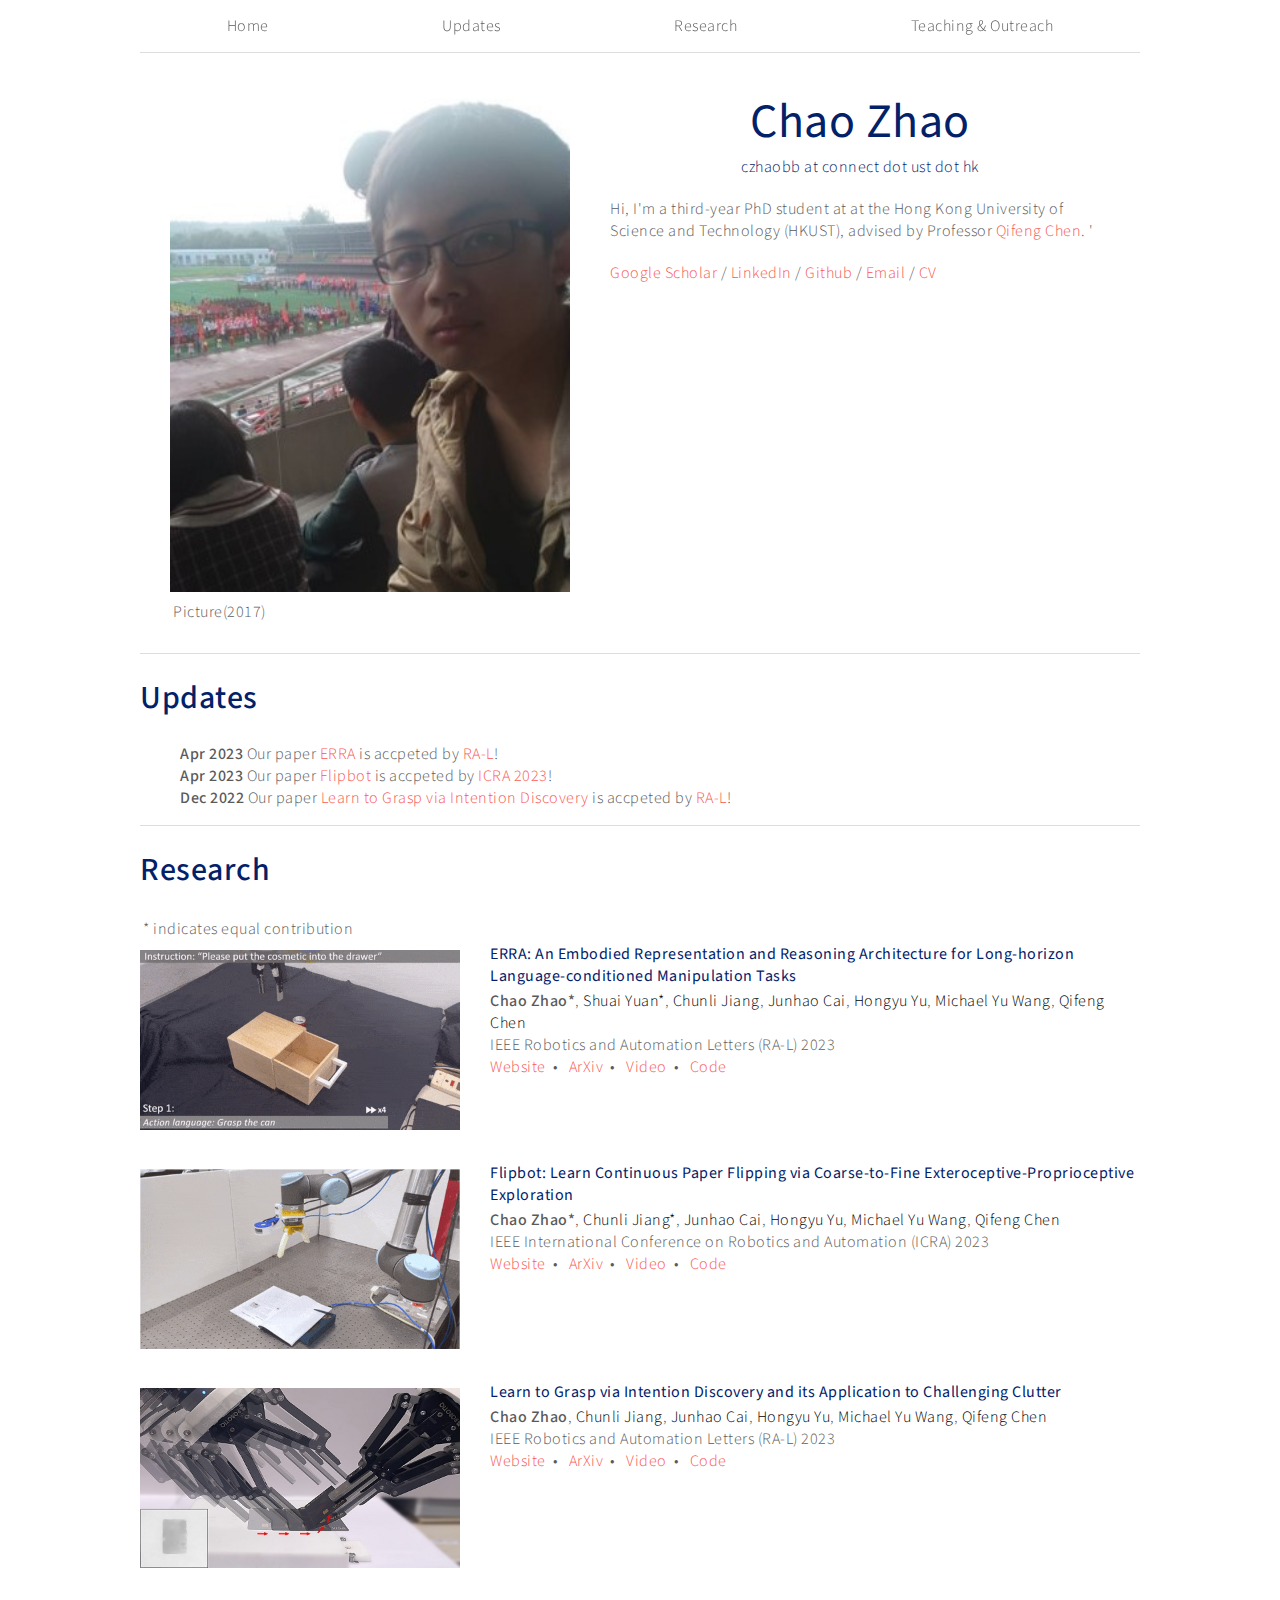
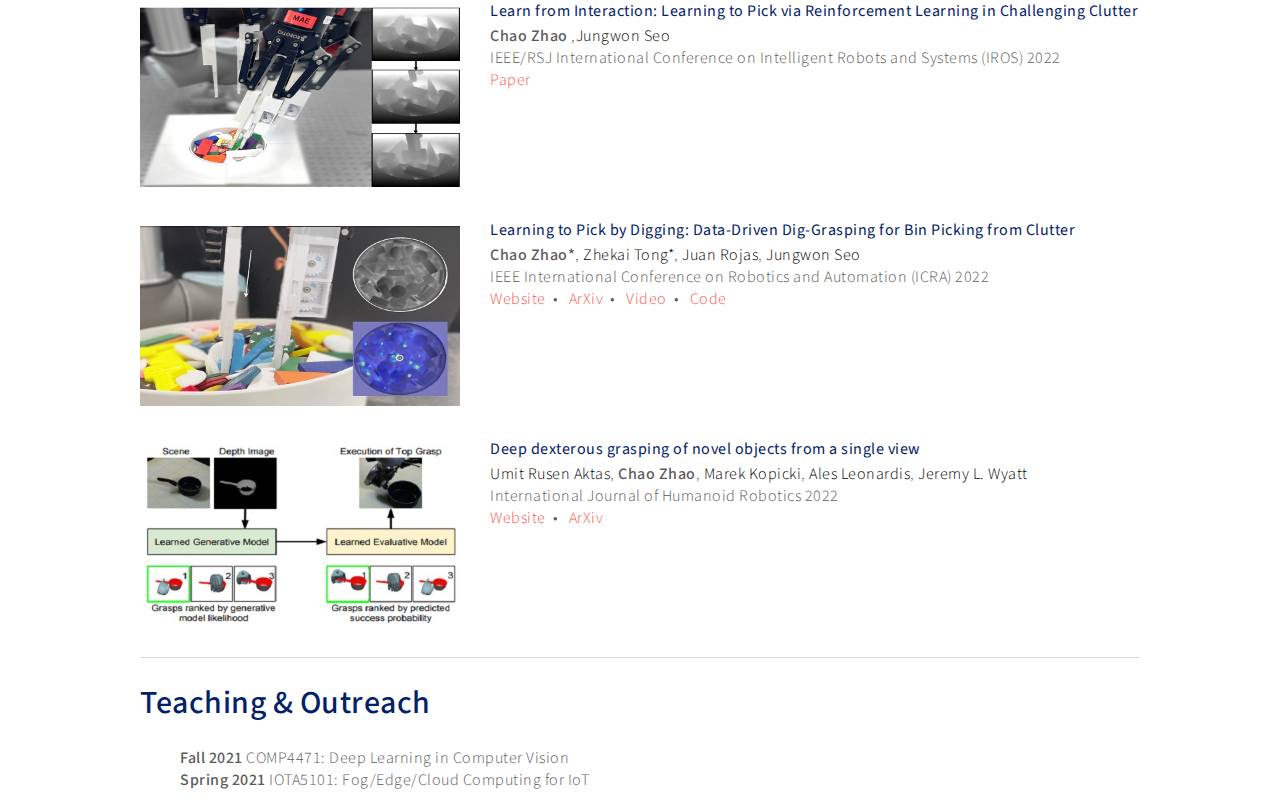
==== index.html @ 5871780b "Update index.html" ====
<!DOCTYPE html>
<html>

<head>
    <meta charset="UTF-8" />
    <link href="https://fonts.googleapis.com/css2?family=Source+Sans+Pro:wght@200;300;400;600;700;900&display=swap"
        rel="stylesheet">
    <link rel="stylesheet" type="text/css" href="assets/css/style.css" />
    <!-- Global site tag (gtag.js) - Google Analytics -->
    <!-- <script async src="https://www.googletagmanager.com/gtag/js?id=G-LDSQMLZ3GJ"></script>
    <script>
        window.dataLayer = window.dataLayer || [];
        function gtag() { dataLayer.push(arguments); }
        gtag('js', new Date());

        gtag('config', 'G-LDSQMLZ3GJ');
    </script> -->
    <title> Chao Zhao </title>
    <link rel="icon" type="image/x-icon" href="assets/images/seas.ico">
</head>

<body>
    <div style="width:1000px;margin: 0px auto;">
        <header id="header" width="400px" style="display:flex;justify-content: space-around;">
            <a href="#profile-intro">Home</a>
            <a href="#updates">Updates</a>
            <a href="#research">Research</a>
            <a href="#updates">Teaching & Outreach</a>
        </header>
        <div id="profile">
            <div id="profile-pic">
                <img src="assets/images/profile.jpg" />
                <p style="text-align:left;margin-top:-15px;">Picture(2017)</a></p>
            </div>
            <div id="profile-intro">
                <div id="profile-name">Chao Zhao </div>
                <div id="profile-email">czhaobb at connect dot ust dot hk</div>
                <p>
                    Hi, I'm a third-year PhD student at at the Hong Kong University of Science and Technology (HKUST), advised by Professor <a href="https://cqf.io//">Qifeng Chen</a>. 
            '       
                </p>
                <div>
                    <a href="https://scholar.google.com/citations?user=XJkLIPQAAAAJ&hl=zh-CN">Google Scholar</a>
                    /
                    <a href="https://www.linkedin.com/in/chao-zhao-4538b2219/">LinkedIn</a>
                    /
                    <a href="https://github.com/RobotLL/">Github</a>
                    /
                    <a href="mailto:czhaobb@connect.ust.hk">Email</a>
                    /
                    <a href="assets/files/cv.pdf" download="CV">CV</a>
                    
                    </a>
                </div>
            </div>
            <div style="clear: both;"></div>
        </div>
        <div class="section" id="updates">
            <h1>Updates</h1>
            <ul>
                <li> <b>Apr 2023</b> Our paper <a href="https://robotll.github.io/ERRA/">ERRA</a> is accpeted by <a href="https://arxiv.org/abs/2304.02251">RA-L</a>!
                <li> <b>Apr 2023</b> Our paper <a href="https://arxiv.org/abs/2304.02253">Flipbot</a> is accpeted by <a href="https://arxiv.org/abs/2304.02253">ICRA 2023</a>!
                <li> <b>Dec 2022</b> Our paper <a href="https://robotll.github.io/LearnfromIntents/">Learn to Grasp via Intention Discovery</a> is accpeted by <a href="https://arxiv.org/abs/2304.02252">RA-L</a>!
            </ul>
            <p></p>
            <div style="clear: both;"></div>
        </div>
        <div class="divider"></div>
        <div style="display:flex;flex-direction: column;" id="research">
            <h1>Research</h1>
        
            <div>
                <p>* indicates equal contribution</p>
            </div> 
            
            <div>
                <a href="https://robotll.github.io/ERRA/" style="height: 12em;" class="research-thumb"><img
                    src="assets/images/erra.gif" alt="">
                </a>
                <a href="https://robotll.github.io/ERRA/" class="research-proj-title">
                    ERRA: An Embodied Representation and Reasoning Architecture for Long-horizon Language-conditioned Manipulation Tasks
                </a>
                <p>
                    <b>Chao Zhao*</b>,
                    <a style="color:#000;" >Shuai Yuan*</a>,
                    <a style="color:#000;" >Chunli Jiang</a>,
                    <a style="color:#000;" >Junhao Cai</a>,
                    <a style="color:#000;" >Hongyu Yu</a>,
                    <a style="color:#000;" >Michael Yu Wang</a>,
                    <a style="color:#000;" >Qifeng Chen</a>
                    <!--,<a style="color:#000;" href="https://www.zhenjiaxu.com/">Zhenjia Xu</a> -->
                    <br>IEEE Robotics and Automation Letters (RA-L) 2023<br>
                    <a href="https://robotll.github.io/ERRA/">Website</a>&nbsp;&nbsp;&bull;&nbsp;&nbsp;
                    <a href="https://arxiv.org/abs/2304.02251">ArXiv</a>&nbsp;&nbsp;&bull;&nbsp;&nbsp;
                    <a href="https://robotll.github.io/ERRA/">Video</a>&nbsp;&nbsp;&bull;&nbsp;&nbsp;
                    <a href="https://robotll.github.io/ERRA/">Code</a>
                </p>
            </div>

            <div>
                <a href="https://robotll.github.io/Flipbot/" style="height: 12em;" class="research-thumb"><img
                    src="assets/images/flip.gif" alt="">
                </a>
                <a href="https://arxiv.org/abs/2304.02253" class="research-proj-title">
                    Flipbot: Learn Continuous Paper Flipping via Coarse-to-Fine Exteroceptive-Proprioceptive Exploration
                </a>
                <p>
                    <b>Chao Zhao*</b>,
                    <a style="color:#000;" >Chunli Jiang*</a>,
                    <a style="color:#000;" >Junhao Cai</a>,
                    <a style="color:#000;" >Hongyu Yu</a>,
                    <a style="color:#000;" >Michael Yu Wang</a>,
                    <a style="color:#000;" >Qifeng Chen</a>
                    <!--,<a style="color:#000;" href="https://www.zhenjiaxu.com/">Zhenjia Xu</a> -->
                    <br>IEEE International Conference on Robotics and Automation (ICRA) 2023<br>
                    <a href="https://robotll.github.io/Flipbot/">Website</a>&nbsp;&nbsp;&bull;&nbsp;&nbsp;
                    <a href="https://arxiv.org/abs/2304.02253">ArXiv</a>&nbsp;&nbsp;&bull;&nbsp;&nbsp;
                    <a href="https://robotll.github.io/Flipbot/">Video</a>&nbsp;&nbsp;&bull;&nbsp;&nbsp;
                    <a href="https://robotll.github.io/Flipbot/">Code</a>
                </p>
            </div>
            
            <div>
                <a href="https://robotll.github.io/LearnfromIntents/" style="height: 12em;" class="research-thumb"><img
                    src="assets/images/lin.jpg" alt="">
                </a>
                <a href="https://arxiv.org/abs/2304.02252" class="research-proj-title">
                   Learn to Grasp via Intention Discovery and its Application to Challenging Clutter
                </a>
                <p>
                    <b>Chao Zhao</b>,
                    <a style="color:#000;" >Chunli Jiang</a>,
                    <a style="color:#000;" >Junhao Cai</a>,
                    <a style="color:#000;" >Hongyu Yu</a>,
                    <a style="color:#000;" >Michael Yu Wang</a>,
                    <a style="color:#000;" >Qifeng Chen</a>
                    <!--,<a style="color:#000;" href="https://www.zhenjiaxu.com/">Zhenjia Xu</a> -->
                    <br>IEEE Robotics and Automation Letters (RA-L) 2023<br>
                    <a href="https://robotll.github.io/LearnfromIntents/">Website</a>&nbsp;&nbsp;&bull;&nbsp;&nbsp;
                    <a href="https://arxiv.org/abs/2304.02252">ArXiv</a>&nbsp;&nbsp;&bull;&nbsp;&nbsp;
                    <a href="https://robotll.github.io/LearnfromIntents/">Video</a>&nbsp;&nbsp;&bull;&nbsp;&nbsp;
                    <a href="https://robotll.github.io/LearnfromIntents/">Code</a>
                </p>
            </div>

            <div>
                <a style="height: 12em;" class="research-thumb"><img
                    src="assets/images/inter.jpg" alt="">
                </a>
                <a href="https://ieeexplore.ieee.org/abstract/document/9981530/" class="research-proj-title">
                   Learn from Interaction: Learning to Pick via Reinforcement Learning in Challenging Clutter
                </a>
                <p>
                    <b>Chao Zhao</b>
                    ,<a style="color:#000;" >Jungwon Seo</a>
                    <!--,<a style="color:#000;" href="https://www.zhenjiaxu.com/">Zhenjia Xu</a> -->
                    <br>IEEE/RSJ International Conference on Intelligent Robots and Systems (IROS) 2022<br>
                    <a href="https://ieeexplore.ieee.org/abstract/document/9981530/">Paper</a>
                </p>
            </div>
            
            <div>
                <a style="height: 12em;" class="research-thumb"><img
                    src="assets/images/dig.jpg" alt="">
                </a>
                <a href="https://ieeexplore.ieee.org/abstract/document/9811736" class="research-proj-title">
                   Learning to Pick by Digging: Data-Driven Dig-Grasping for Bin Picking from Clutter
                </a>
                <p>
                    <b>Chao Zhao*</b>,
                    <a style="color:#000;" >Zhekai Tong*</a>,
                    <a style="color:#000;" >Juan Rojas</a>,
                    <a style="color:#000;" >Jungwon Seo</a>
                    <!--,<a style="color:#000;" href="https://www.zhenjiaxu.com/">Zhenjia Xu</a> -->
                    <br>IEEE International Conference on Robotics and Automation (ICRA) 2022<br>
                    <a href="https://hkust-rml.github.io/Learning-to-Grasp-by-Digging/">Website</a>&nbsp;&nbsp;&bull;&nbsp;&nbsp;
                    <a href="https://ieeexplore.ieee.org/abstract/document/9811736">ArXiv</a>&nbsp;&nbsp;&bull;&nbsp;&nbsp;
                    <a href="https://hkust-rml.github.io/Learning-to-Grasp-by-Digging/">Video</a>&nbsp;&nbsp;&bull;&nbsp;&nbsp;
                    <a href="https://hkust-rml.github.io/Learning-to-Grasp-by-Digging/">Code</a>
                </p>
            </div>                     

            <div>
                <a style="height: 12em;" class="research-thumb"><img
                    src="assets/images/dex.jpg" alt="">
                </a>
                <a href="https://arxiv.org/abs/1908.04293" class="research-proj-title">
                   Deep dexterous grasping of novel objects from a single view
                </a>
                <p>
                    <a style="color:#000;" >Umit Rusen Aktas</a>,
                    <b>Chao Zhao</b>,
                    <a style="color:#000;" >Marek Kopicki</a>,
                    <a style="color:#000;" >Ales Leonardis</a>,
                    <a style="color:#000;" >Jeremy L. Wyatt</a>
                    <!--,<a style="color:#000;" href="https://www.zhenjiaxu.com/">Zhenjia Xu</a> -->
                    <br>International Journal of Humanoid Robotics 2022<br>
                    <a href="https://rusen.github.io/DDG/">Website</a>&nbsp;&nbsp;&bull;&nbsp;&nbsp;
                    <a href="https://arxiv.org/abs/1908.04293">ArXiv</a>
                </p>
            </div>                        
            <div style="clear: both;"></div>
        </div>
        <div class="divider"></div>
        <div class="section" id="updates">
            <h1>Teaching & Outreach</h1>
            <!--<p>-->
                <!--I hold a passion for teaching and empowering minorities in academia/tech.-->
            <!--</p>-->
            <ul>
                <li> <b>Fall 2021</b> COMP4471: Deep Learning in Computer Vision
                <li> <b>Spring 2021</b> IOTA5101: Fog/Edge/Cloud Computing for IoT
            </ul>
            <p></p>
            <div style="clear: both;"></div>
        </div>
        <!-- <div class="divider"></div>
        <div style="display:flex;flex-direction: column;">
            <h1>Projects</h1>
            <div>
                <a href="soft-creatures/index.html" class="research-thumb"><img
                        src="soft-creatures/gifs/elizabeth-hickey-small.gif" alt=""></a>
                <a href="soft-creatures/index.html" class="research-proj-title">Coevolution of Morphology and Policy
                    Implicit Neural Functions</a>
                <p>
                    <b>Huy Ha</b><br>
                    <a href="https://github.com/huy-ha/coevolving-neural-networks">Github</a>,
                    <a href="soft-creatures/index.html">Website</a>
                </p>
            </div>
            <div style="clear: both;"></div>
        </div> -->
    </div>
    <!-- <script src="js/pixi.min.js"></script> -->
    <!-- <script src="js/profile-pic.js"></script> -->
</body>

</html>
---- assets/css/style.css ----
:root {
	--grey: rgb(90, 90, 90);
	/* Columbia Blues: https://visualidentity.columbia.edu/content/colors-1 */
	--blue1: rgb(2,33,105);
	--blue2: rgb(0,51,160);
	--blue3: rgb(0,114,206);
	--blue4: rgb(108,172,228);
	--pink1: #F9564F;
 }

html, p{
    margin: 0;
    padding: 0;
    border: 0;
    font-size: 100%;
    font: inherit;
    vertical-align: baseline;
    font-family: 'Source Sans Pro', sans-serif;
    font-weight: 300;
    letter-spacing: 0.5px;
    color: var(--grey);
}
p{
    margin: 0.2em;
}

ol, ul {
    list-style: none;
}

ul {
    list-style-position: inside;
    list-style-type: none;
}

a {
    text-decoration: none;
    color:  var(--pink1);
}

i {
    font-style: italic;
}

h1 {
    font-weight: 500;
    color: var(--blue1);
}

b {
    font-weight: 500;
}

strong {
    color: #fdc450;
    font-weight: 700;
}

/**************************************************/

#header {
    height: 2em;
    line-height: 2em;
    padding-top: 10px;
    padding-bottom: 10px;
    border-bottom: 1px solid #ddd;
    position: fixed;
    top: 0;
    left: 50% - 500px;
    z-index: 9999;
    width: 1000px;
    background-color: rgba(255, 255, 255, 0.7);
    backdrop-filter: blur(8px);
}

#header a {
    text-decoration: none;
    color: var(--grey);
    transition: color 0.3s ease;
}

#header a:hover {
    color: var(--pink1);
}

/**************************************************/

#profile {
    padding: 90px 30px 10px 30px;
    border-bottom: 1px solid #ddd;
}

#profile-pic {
    float: left;
    margin-right: 40px;
    text-align: center;
}

#profile img {
    width: 400px;
    margin-bottom: 18px;
}

#profile-name {
    font-size: 3em;
    line-height: 1em;
    font-weight: 400;
    margin-bottom: 10px;
    color: var(--blue1);
    text-align: center;
}


#profile-email {
    margin-bottom: 20px;
    color: var(--blue1);
    text-align: center;
}

#profile p {
    margin-bottom: 20px;
}


.divider {
    width: 100%;
    border-bottom: 1px solid #ddd;
}

.research-thumb {
    width: 20em;
    height: 20em;
    float: left;
    margin-top: 7px;
    padding-right: 30px;
    margin-bottom: 20px;
}

.research-thumb img {
    width: 100%;
}

.research-proj-title {
    color: var(--blue1);
    font-weight: 400;
}
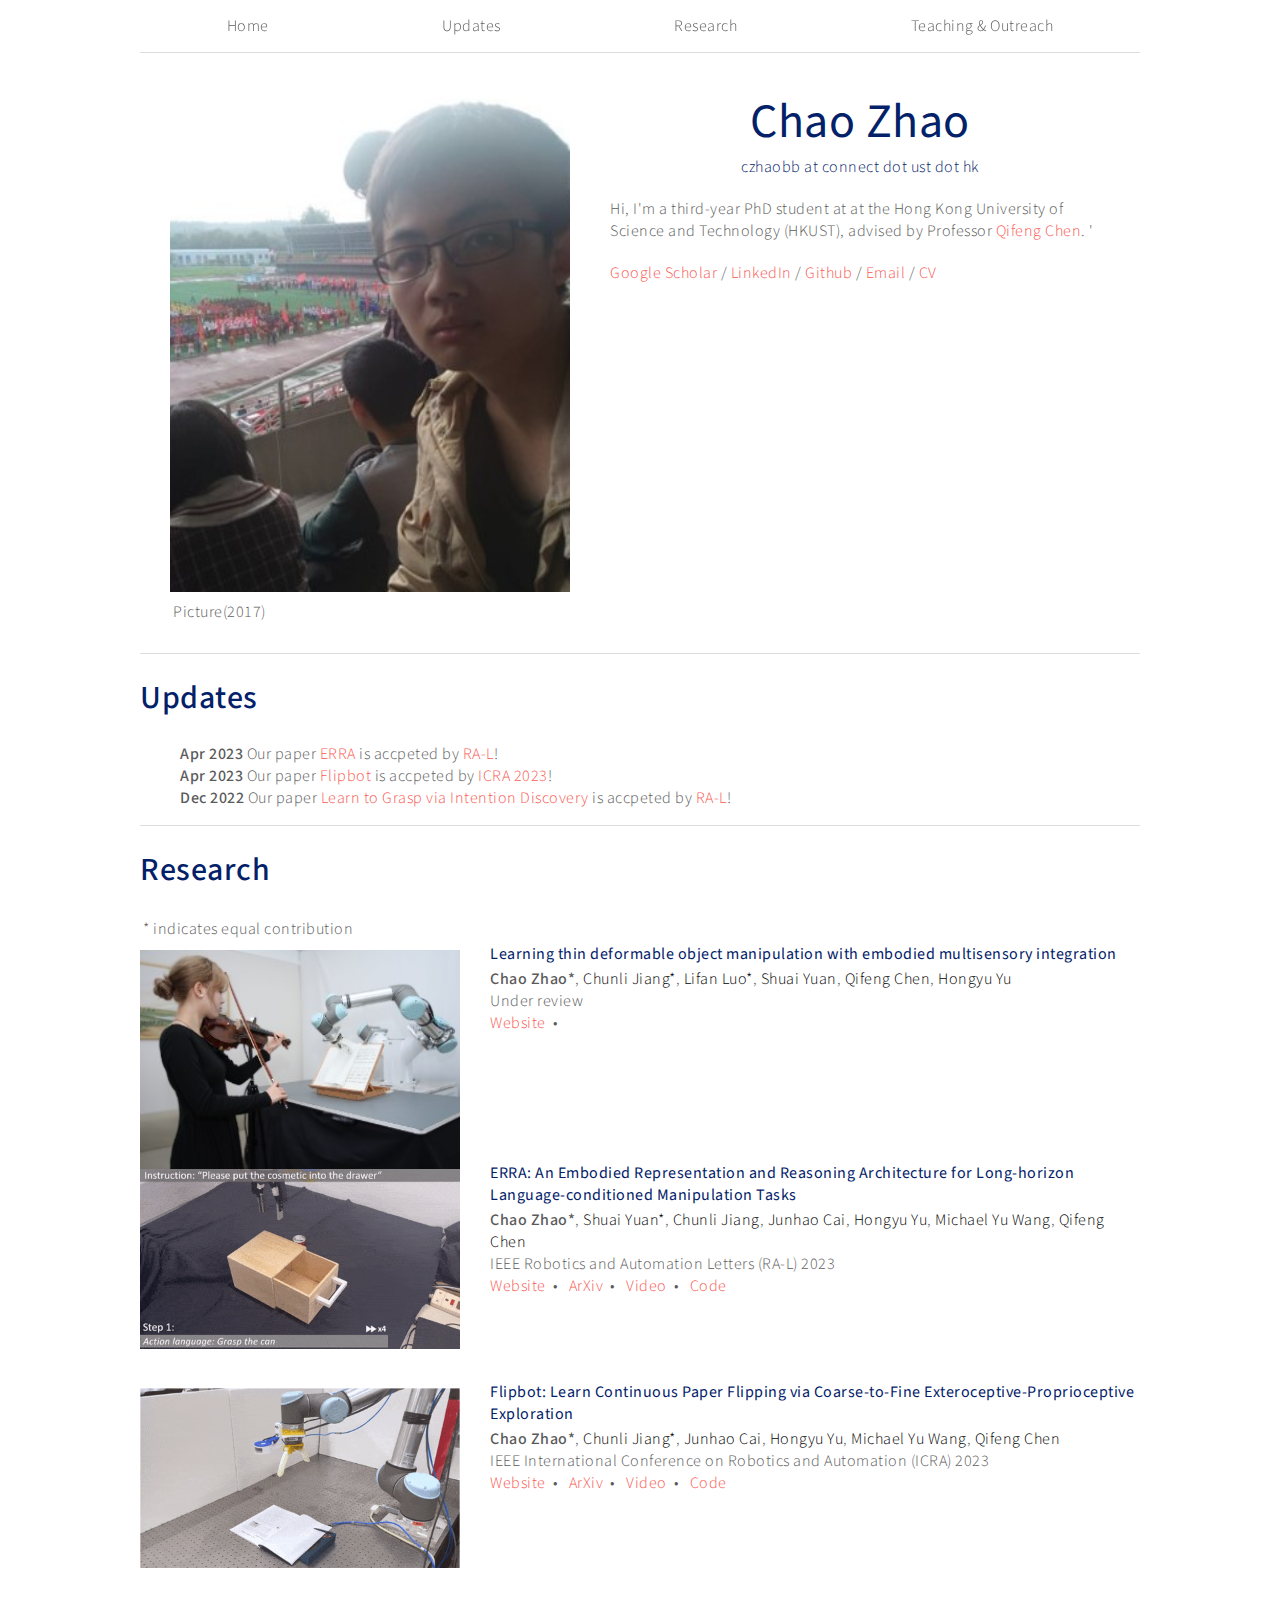
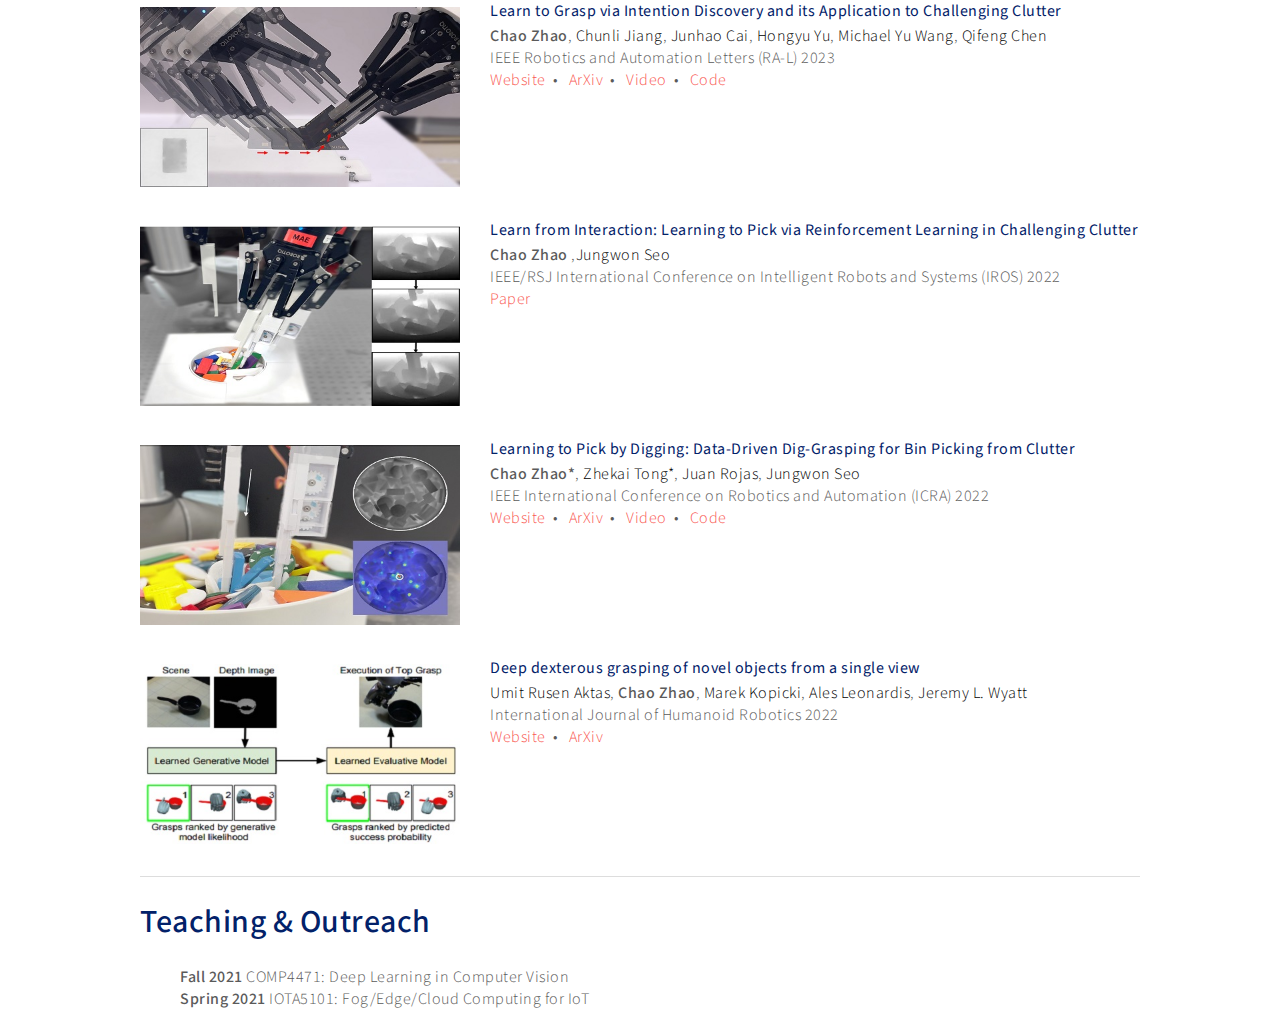
==== commit c966cac5: "Update index.html" ====
--- a/index.html
+++ b/index.html
@@ -74,6 +74,26 @@
             </div> 
             
             <div>
+                <a href="https://robotll.github.io/LTDOM/" style="height: 12em;" class="research-thumb"><img
+                    src="assets/images/ltdom.jpg" alt="">
+                </a>
+                <a href="https://robotll.github.io/LTDOM/" class="research-proj-title">
+                    Learning thin deformable object manipulation with embodied multisensory integration
+                </a>
+                <p>
+                    <b>Chao Zhao*</b>,
+                    <a style="color:#000;" >Chunli Jiang*</a>,
+                    <a style="color:#000;" >Lifan Luo*</a>,
+                    <a style="color:#000;" >Shuai Yuan</a>,
+                    <a style="color:#000;" >Qifeng Chen</a>,
+                    <a style="color:#000;" >Hongyu Yu</a>
+                    <!--,<a style="color:#000;" href="https://www.zhenjiaxu.com/">Zhenjia Xu</a> -->
+                    <br>Under review<br>
+                    <a href="https://robotll.github.io/LTDOM/">Website</a>&nbsp;&nbsp;&bull;&nbsp;&nbsp;
+                </p>
+            </div>
+            
+            <div>
                 <a href="https://robotll.github.io/ERRA/" style="height: 12em;" class="research-thumb"><img
                     src="assets/images/erra.gif" alt="">
                 </a>
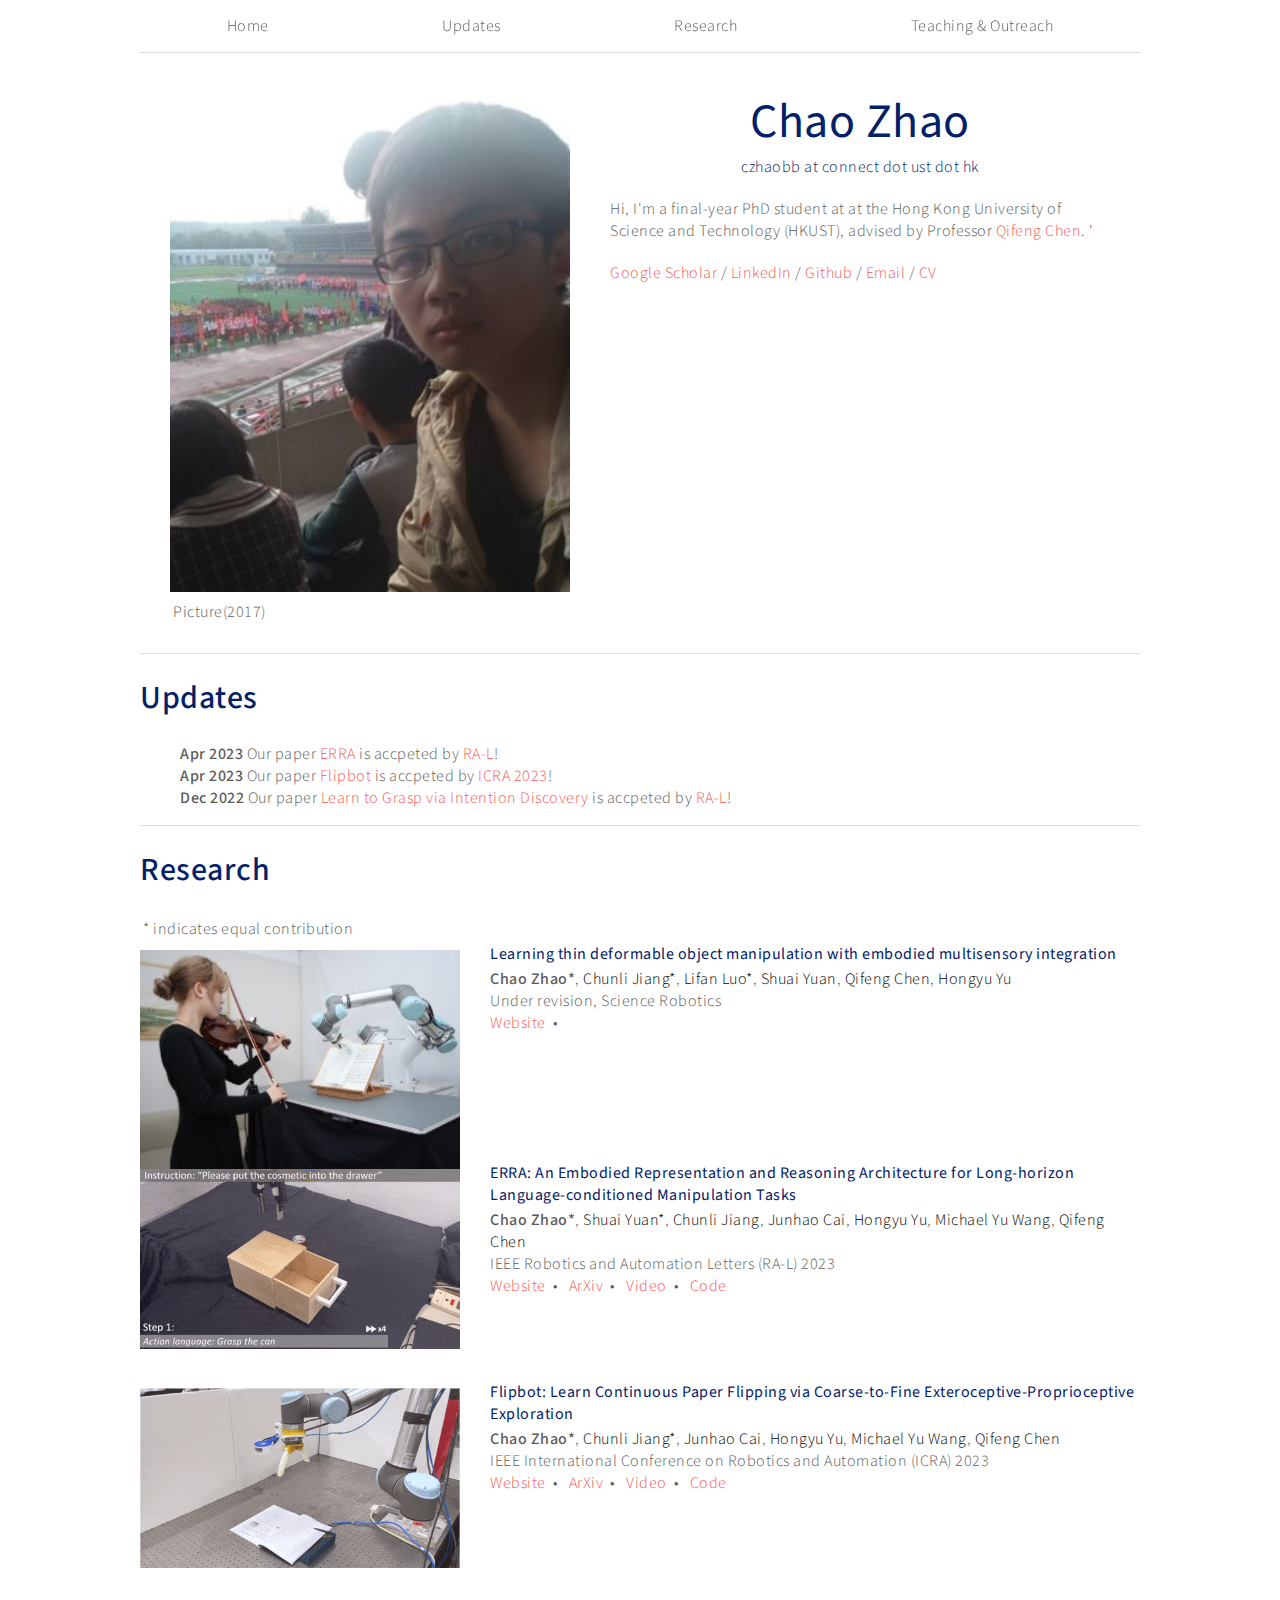
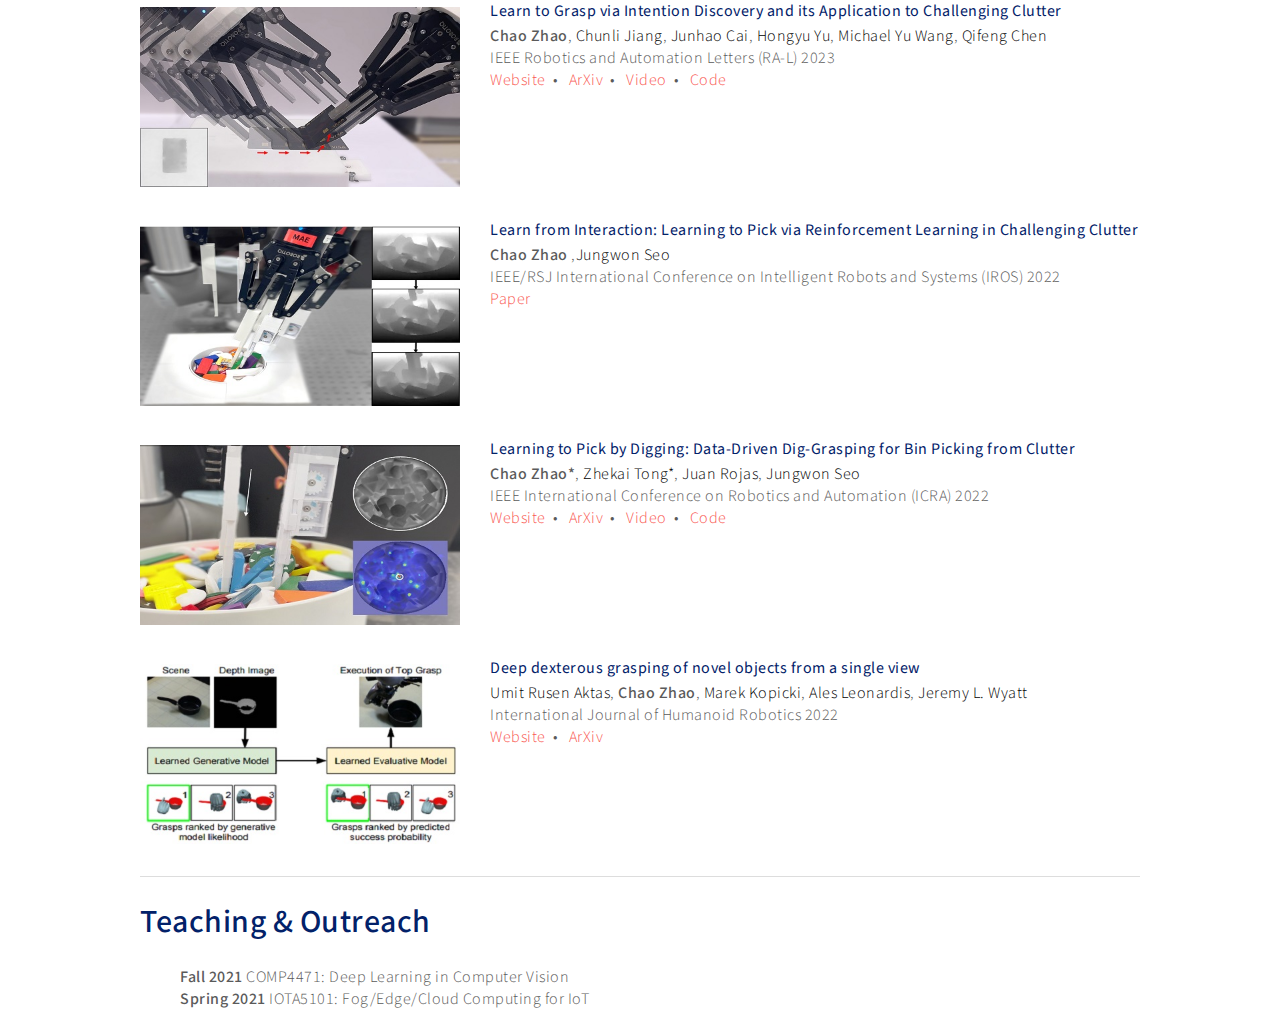
==== commit 681165e5: "Update index.html" ====
--- a/index.html
+++ b/index.html
@@ -36,7 +36,7 @@
                 <div id="profile-name">Chao Zhao </div>
                 <div id="profile-email">czhaobb at connect dot ust dot hk</div>
                 <p>
-                    Hi, I'm a third-year PhD student at at the Hong Kong University of Science and Technology (HKUST), advised by Professor <a href="https://cqf.io//">Qifeng Chen</a>. 
+                    Hi, I'm a final-year PhD student at at the Hong Kong University of Science and Technology (HKUST), advised by Professor <a href="https://cqf.io//">Qifeng Chen</a>. 
             '       
                 </p>
                 <div>
@@ -88,7 +88,7 @@
                     <a style="color:#000;" >Qifeng Chen</a>,
                     <a style="color:#000;" >Hongyu Yu</a>
                     <!--,<a style="color:#000;" href="https://www.zhenjiaxu.com/">Zhenjia Xu</a> -->
-                    <br>Under review<br>
+                    <br>Under revision, Science Robotics<br>
                     <a href="https://robotll.github.io/LTDOM/">Website</a>&nbsp;&nbsp;&bull;&nbsp;&nbsp;
                 </p>
             </div>
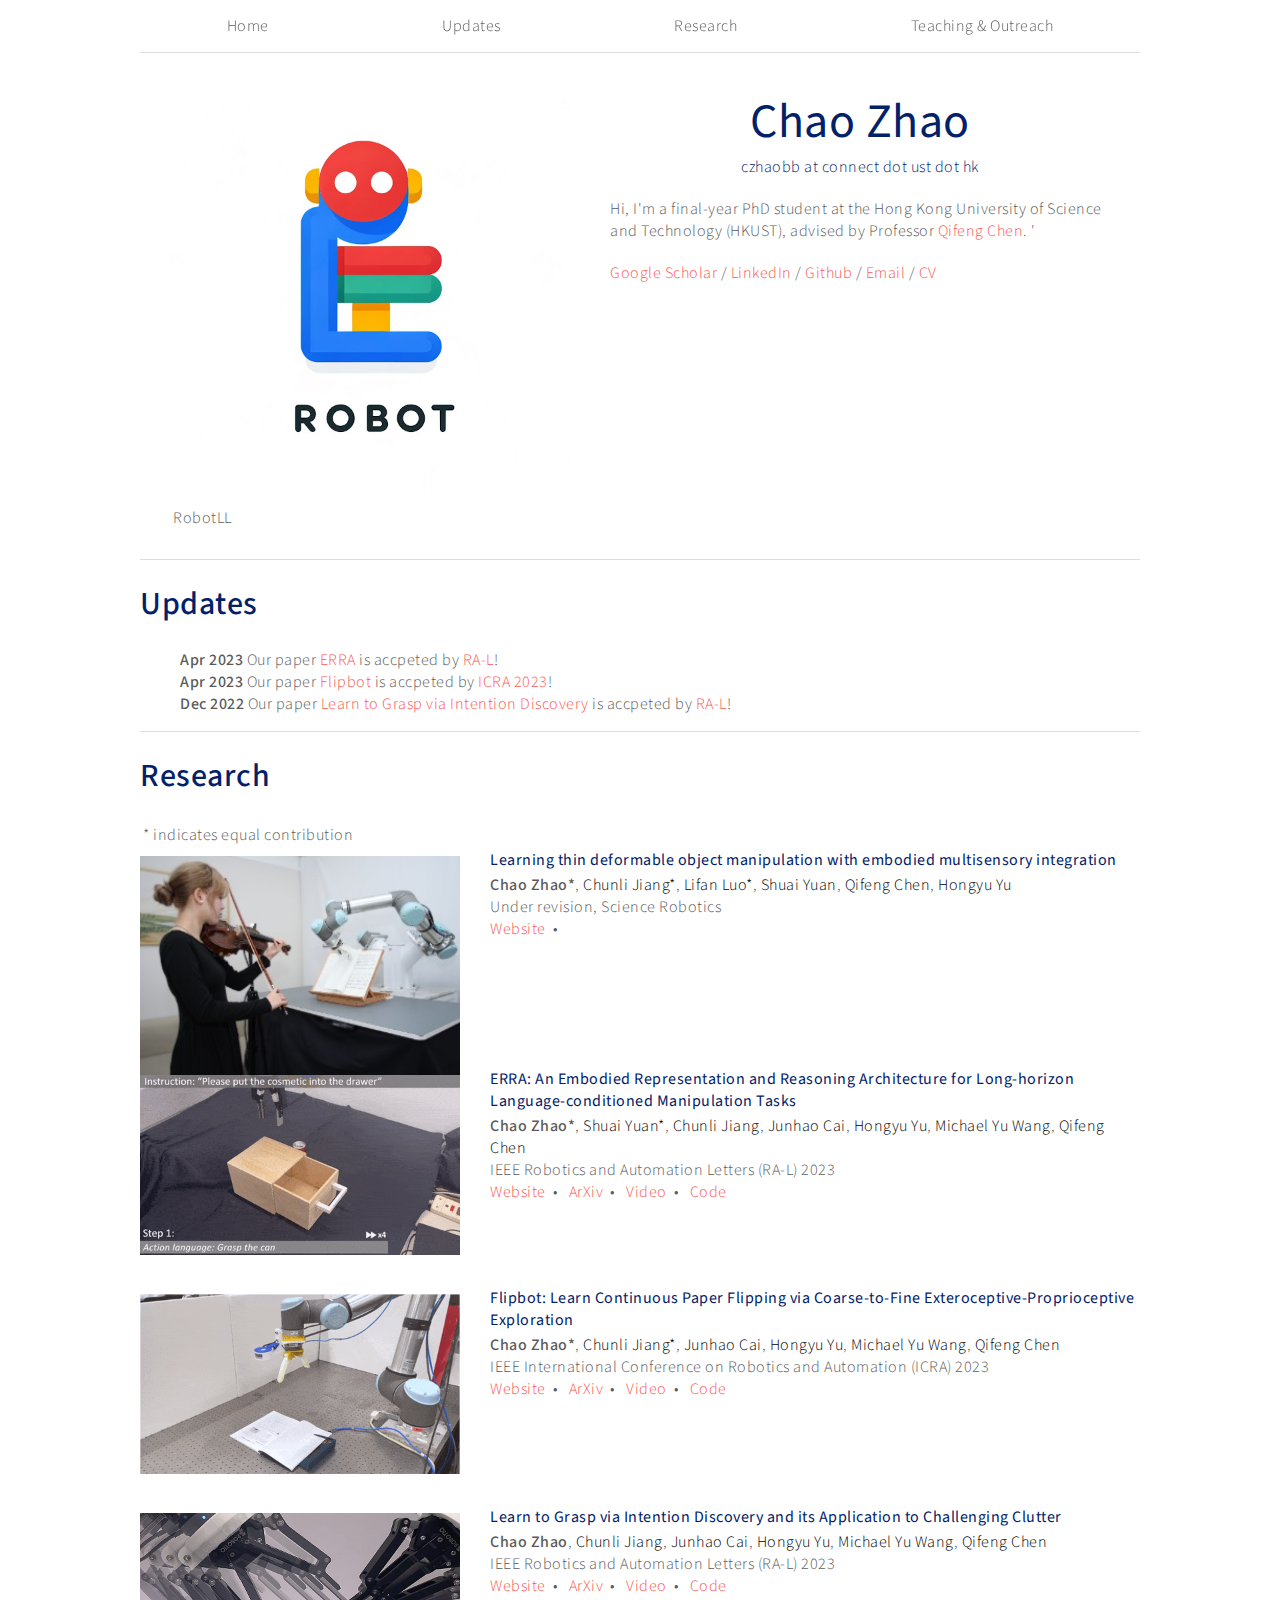
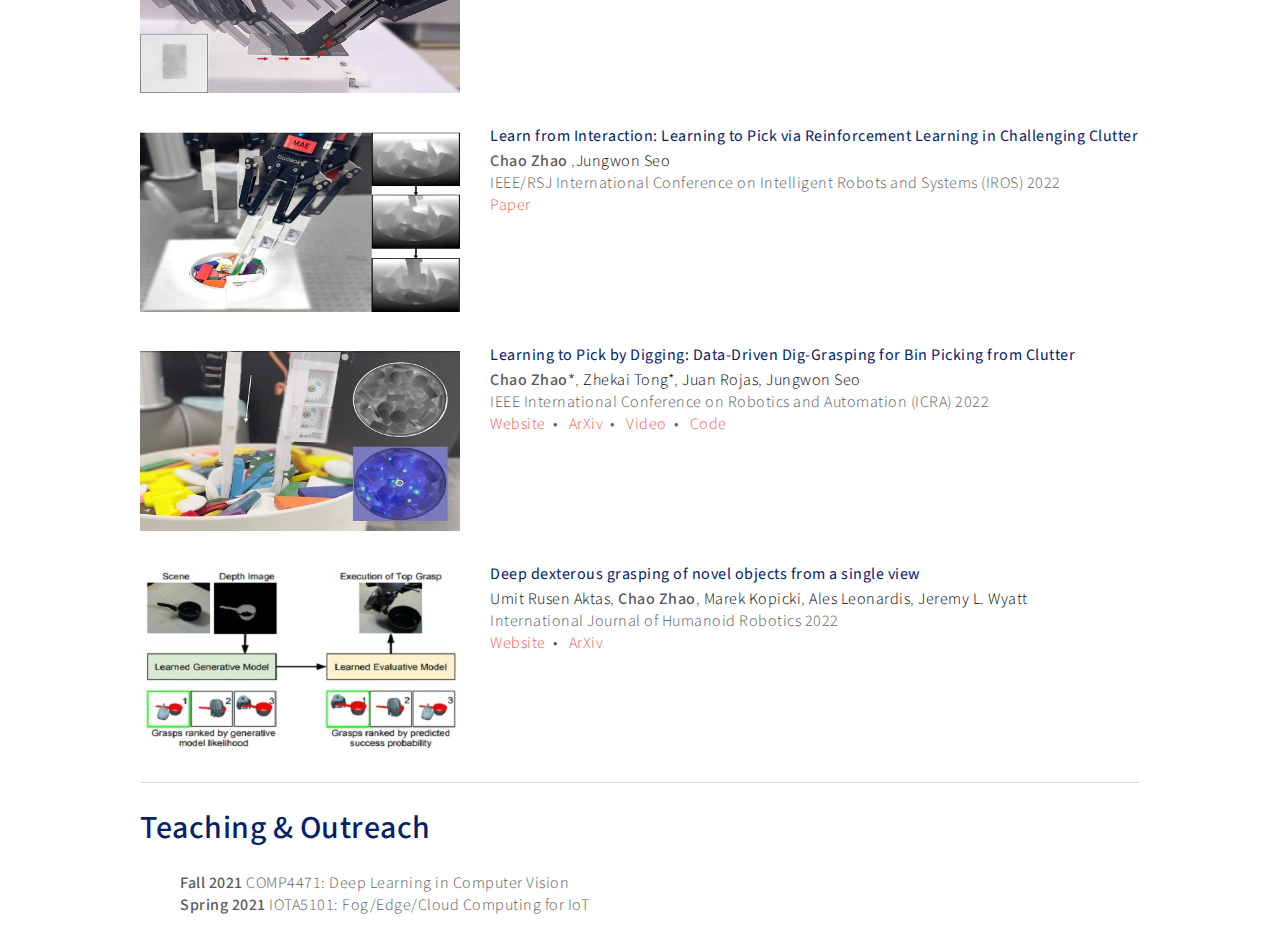
==== commit 80593f5f: "Update index.html" ====
--- a/index.html
+++ b/index.html
@@ -30,13 +30,13 @@
         <div id="profile">
             <div id="profile-pic">
                 <img src="assets/images/profile.jpg" />
-                <p style="text-align:left;margin-top:-15px;">Picture(2017)</a></p>
+                <p style="text-align:left;margin-top:-15px;">RobotLL</a></p>
             </div>
             <div id="profile-intro">
                 <div id="profile-name">Chao Zhao </div>
                 <div id="profile-email">czhaobb at connect dot ust dot hk</div>
                 <p>
-                    Hi, I'm a final-year PhD student at at the Hong Kong University of Science and Technology (HKUST), advised by Professor <a href="https://cqf.io//">Qifeng Chen</a>. 
+                    Hi, I'm a final-year PhD student at the Hong Kong University of Science and Technology (HKUST), advised by Professor <a href="https://cqf.io//">Qifeng Chen</a>. 
             '       
                 </p>
                 <div>
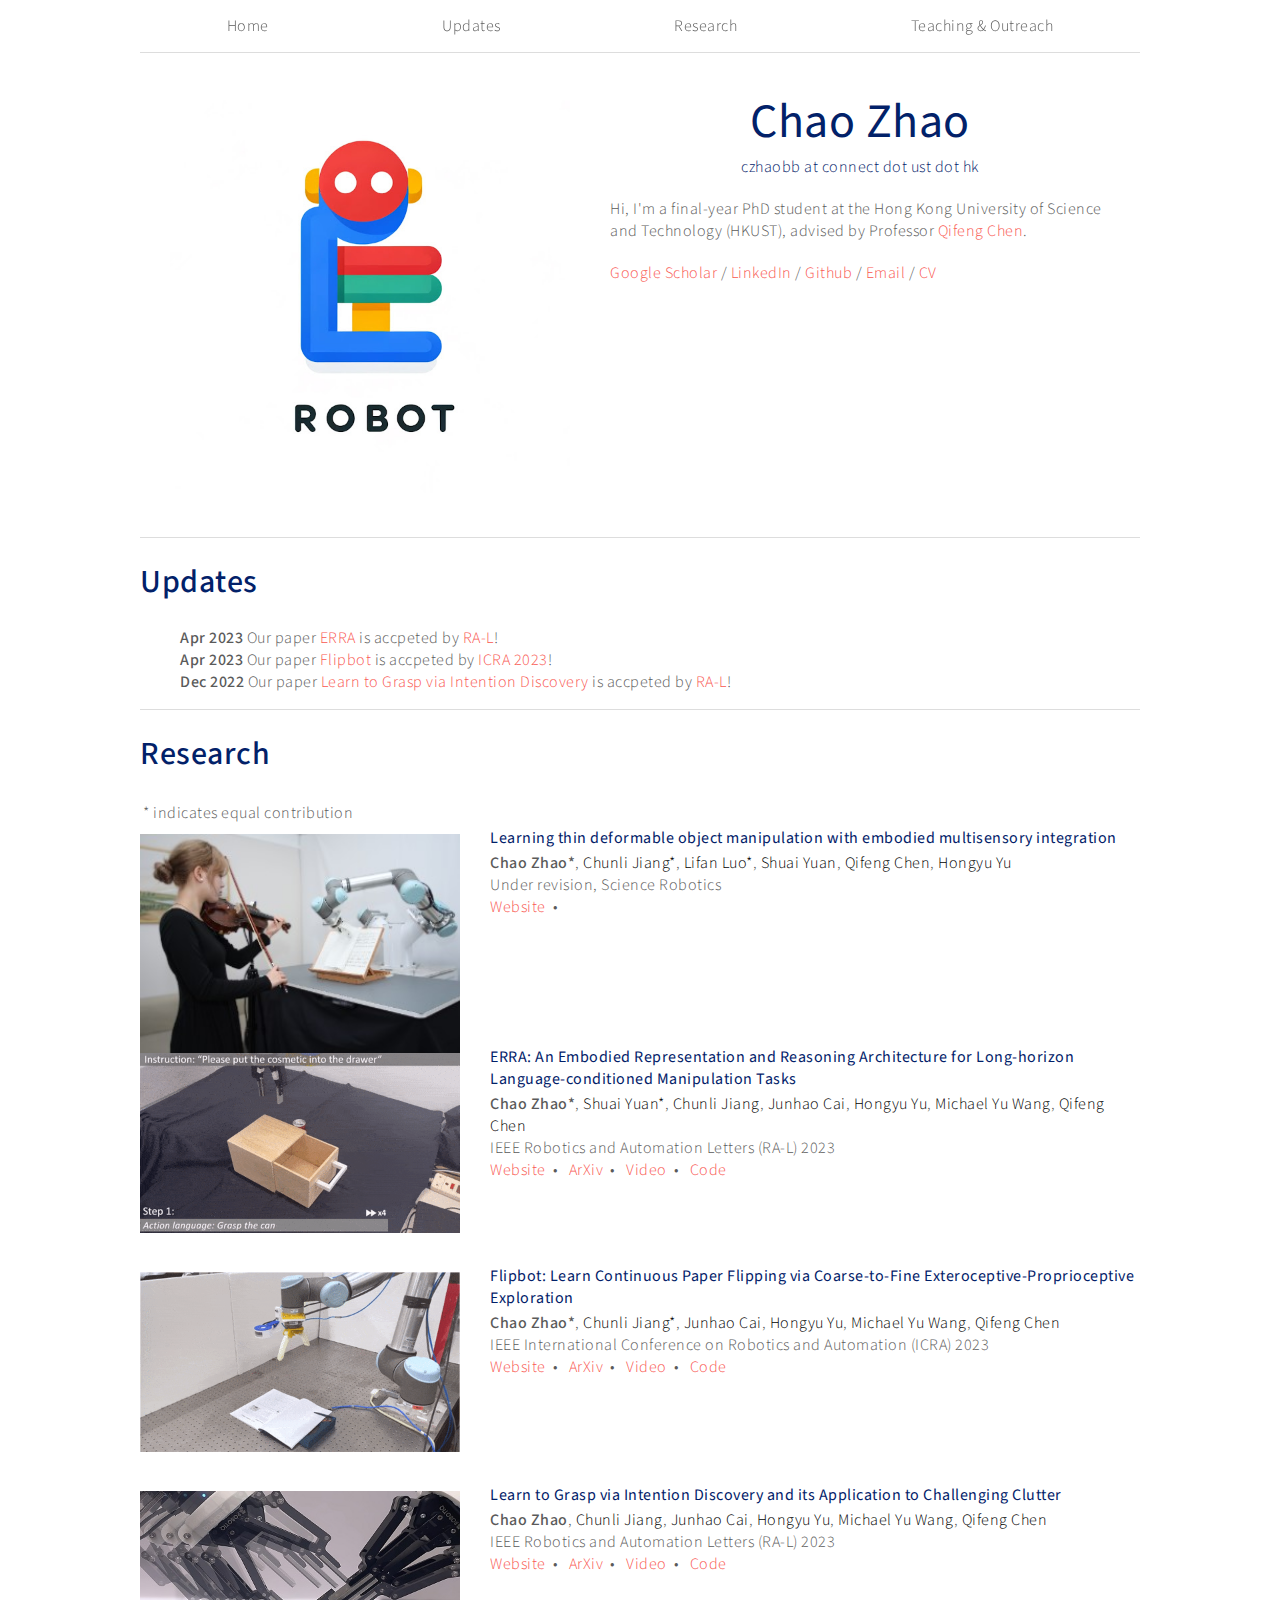
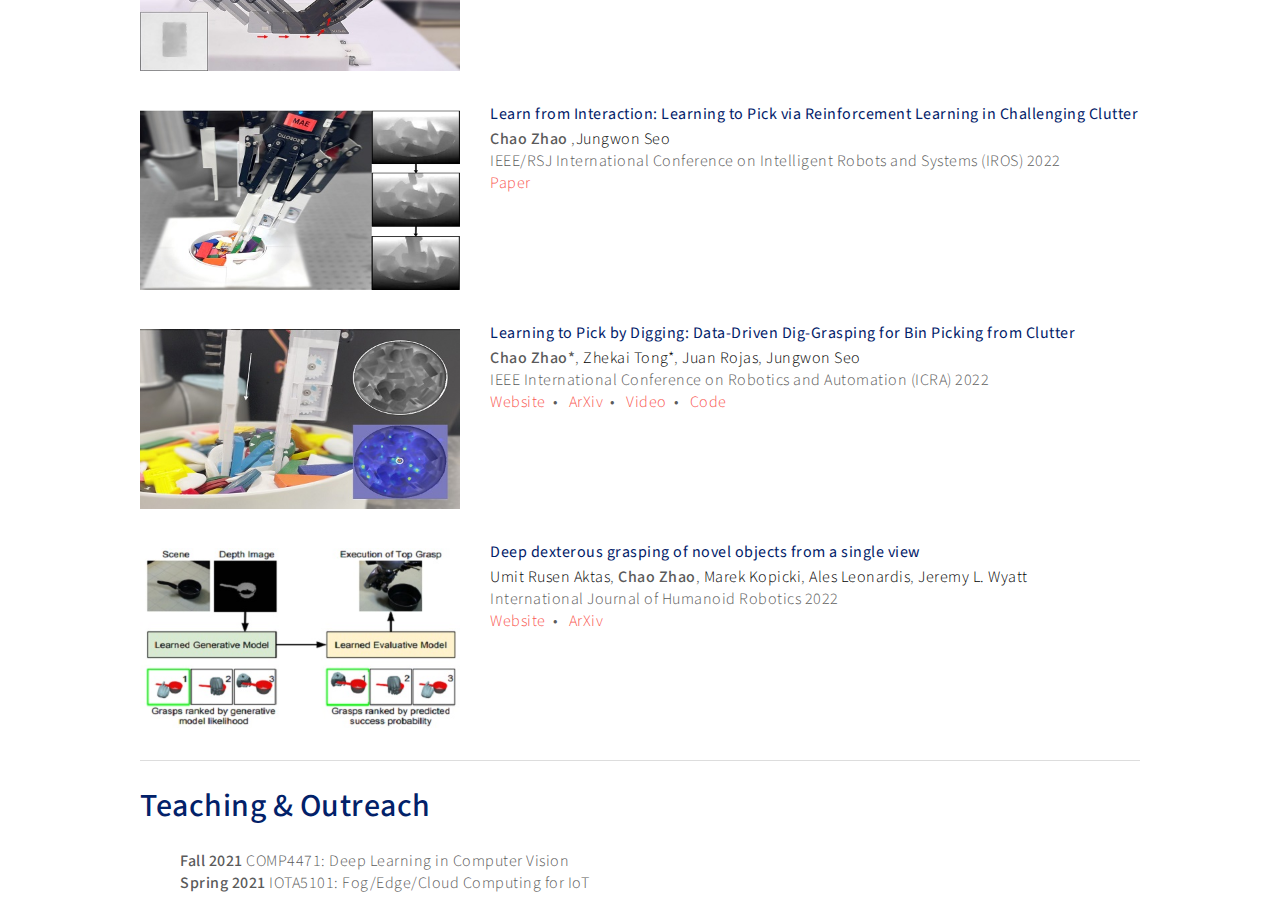
==== commit 6e78d411: "Update index.html" ====
--- a/index.html
+++ b/index.html
@@ -30,14 +30,13 @@
         <div id="profile">
             <div id="profile-pic">
                 <img src="assets/images/profile.jpg" />
-                <p style="text-align:left;margin-top:-15px;">RobotLL</a></p>
+                <p style="text-align:left;margin-top:-15px;"></a></p>
             </div>
             <div id="profile-intro">
                 <div id="profile-name">Chao Zhao </div>
                 <div id="profile-email">czhaobb at connect dot ust dot hk</div>
                 <p>
                     Hi, I'm a final-year PhD student at the Hong Kong University of Science and Technology (HKUST), advised by Professor <a href="https://cqf.io//">Qifeng Chen</a>. 
-            '       
                 </p>
                 <div>
                     <a href="https://scholar.google.com/citations?user=XJkLIPQAAAAJ&hl=zh-CN">Google Scholar</a>
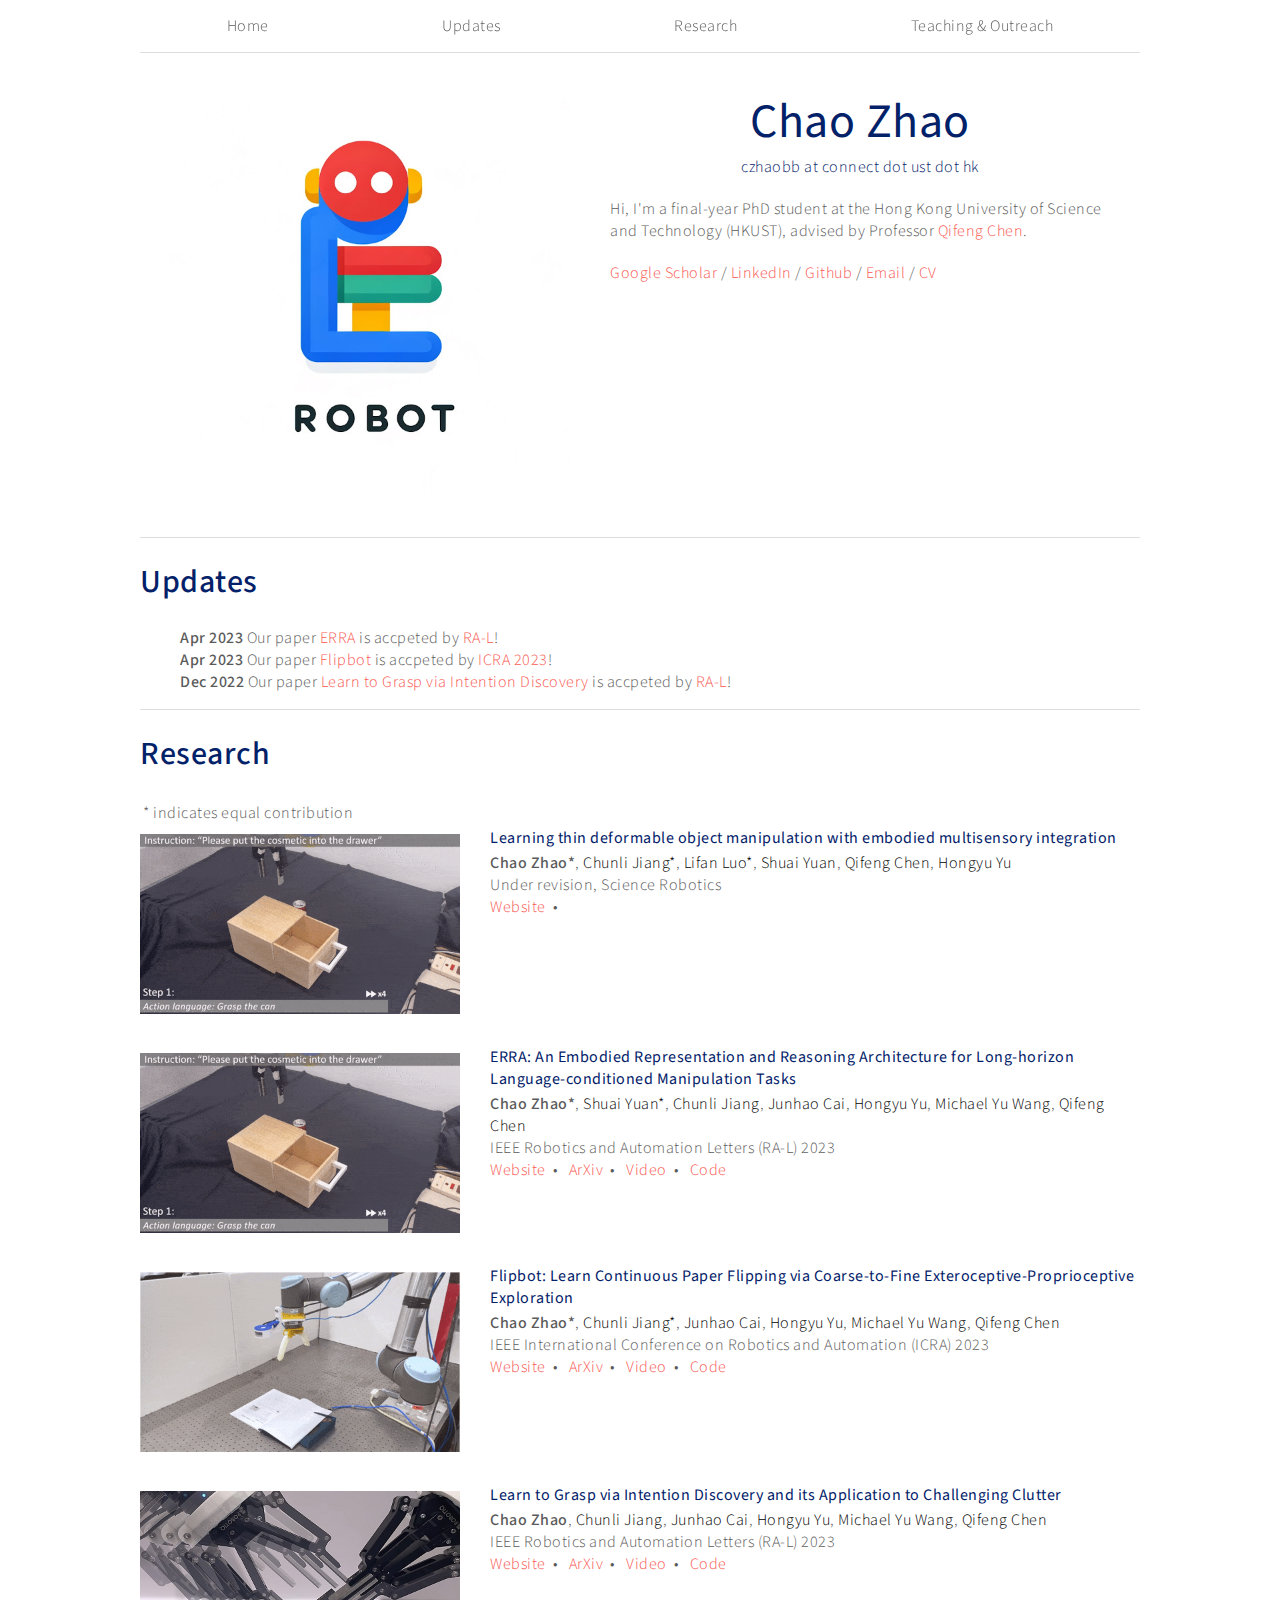
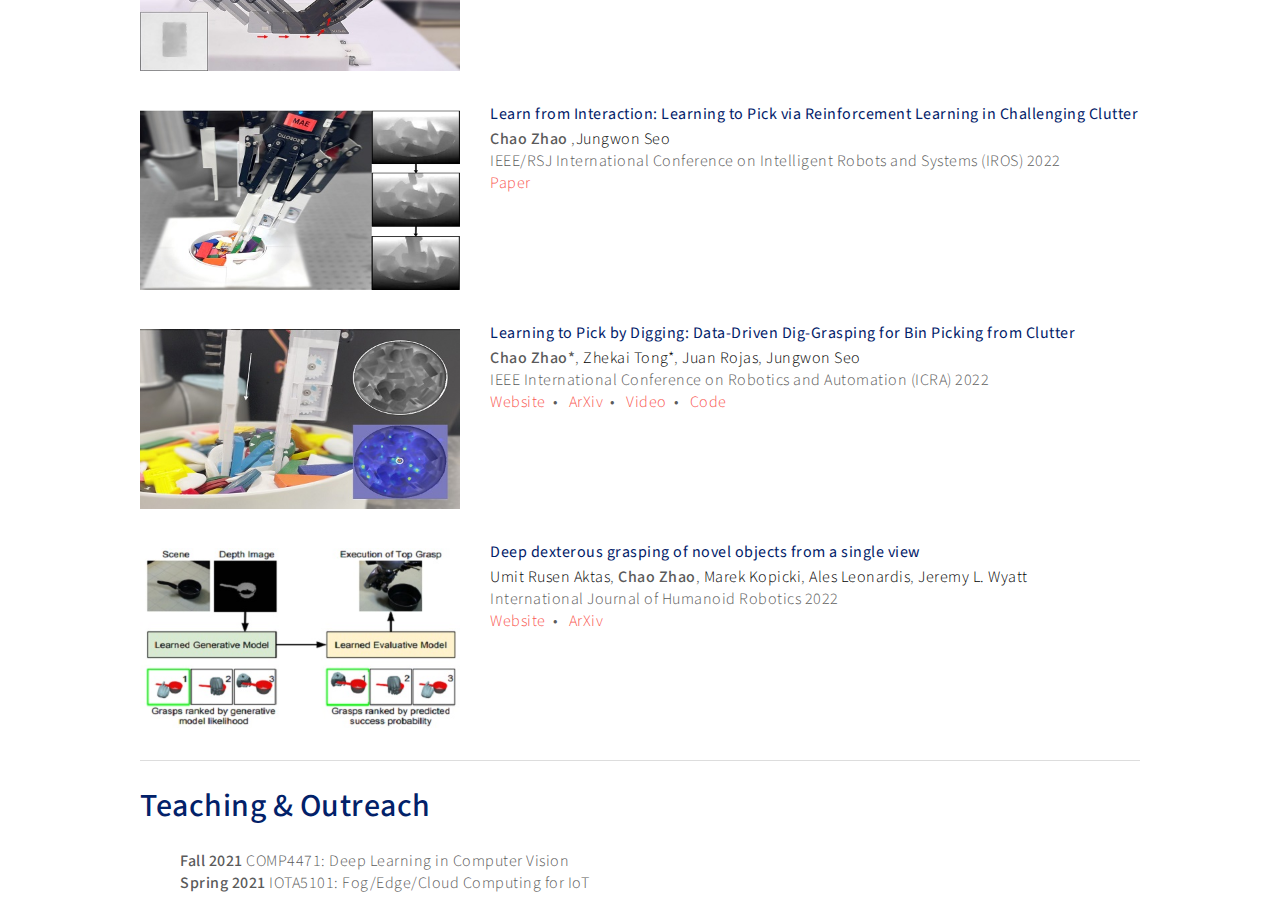
==== commit 20c2ec23: "Update index.html" ====
--- a/index.html
+++ b/index.html
@@ -74,7 +74,7 @@
             
             <div>
                 <a href="https://robotll.github.io/LTDOM/" style="height: 12em;" class="research-thumb"><img
-                    src="assets/images/ltdom.jpg" alt="">
+                    src="assets/images/erra.gif" alt="">
                 </a>
                 <a href="https://robotll.github.io/LTDOM/" class="research-proj-title">
                     Learning thin deformable object manipulation with embodied multisensory integration
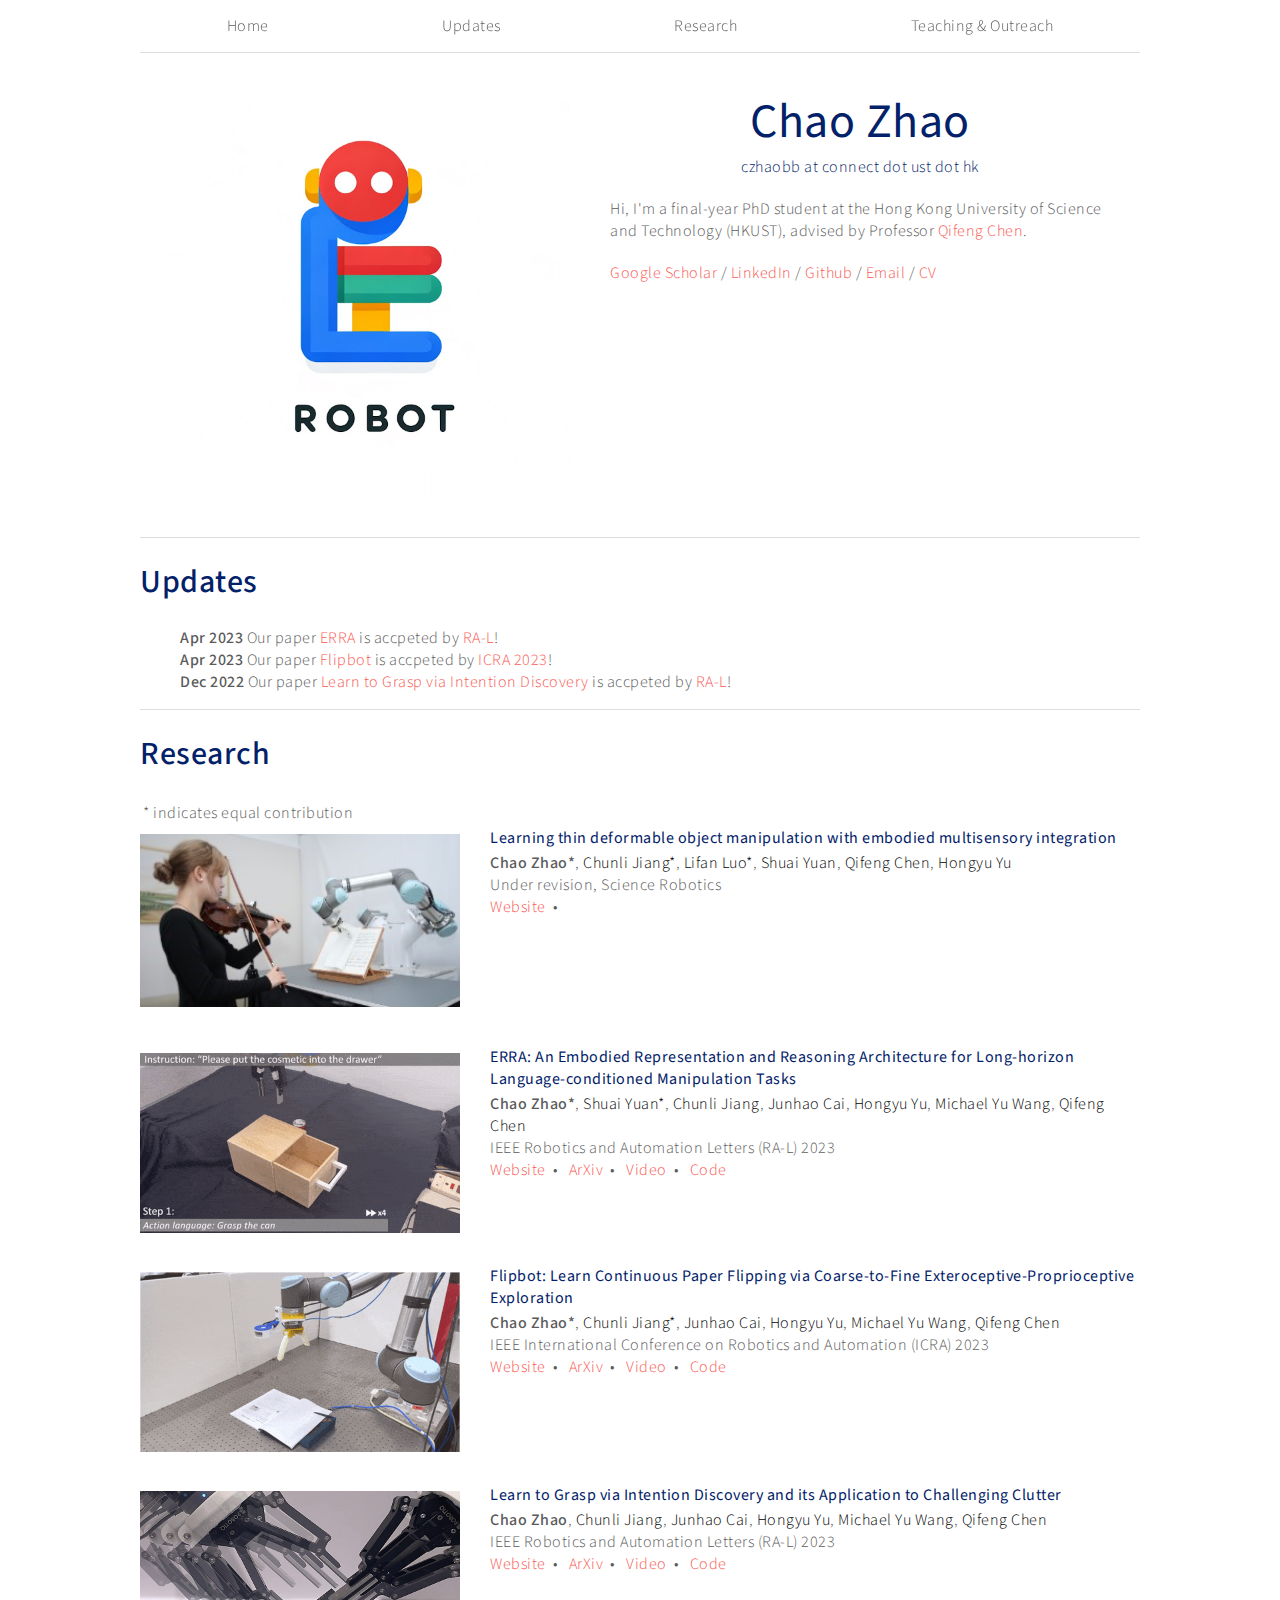
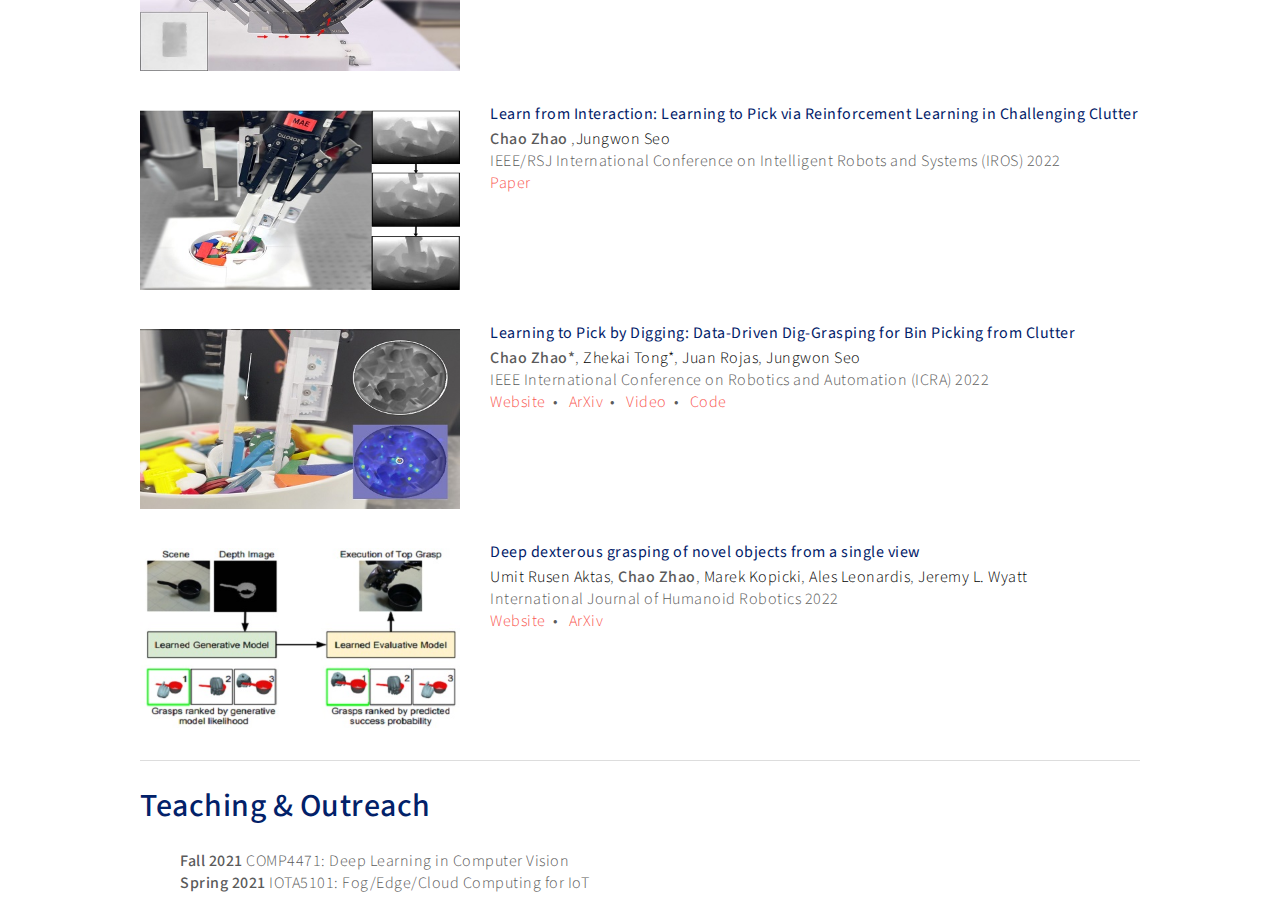
==== commit 56432820: "Update index.html" ====
--- a/index.html
+++ b/index.html
@@ -74,7 +74,7 @@
             
             <div>
                 <a href="https://robotll.github.io/LTDOM/" style="height: 12em;" class="research-thumb"><img
-                    src="assets/images/erra.gif" alt="">
+                    src="assets/images/ltdom.jpg" alt="">
                 </a>
                 <a href="https://robotll.github.io/LTDOM/" class="research-proj-title">
                     Learning thin deformable object manipulation with embodied multisensory integration
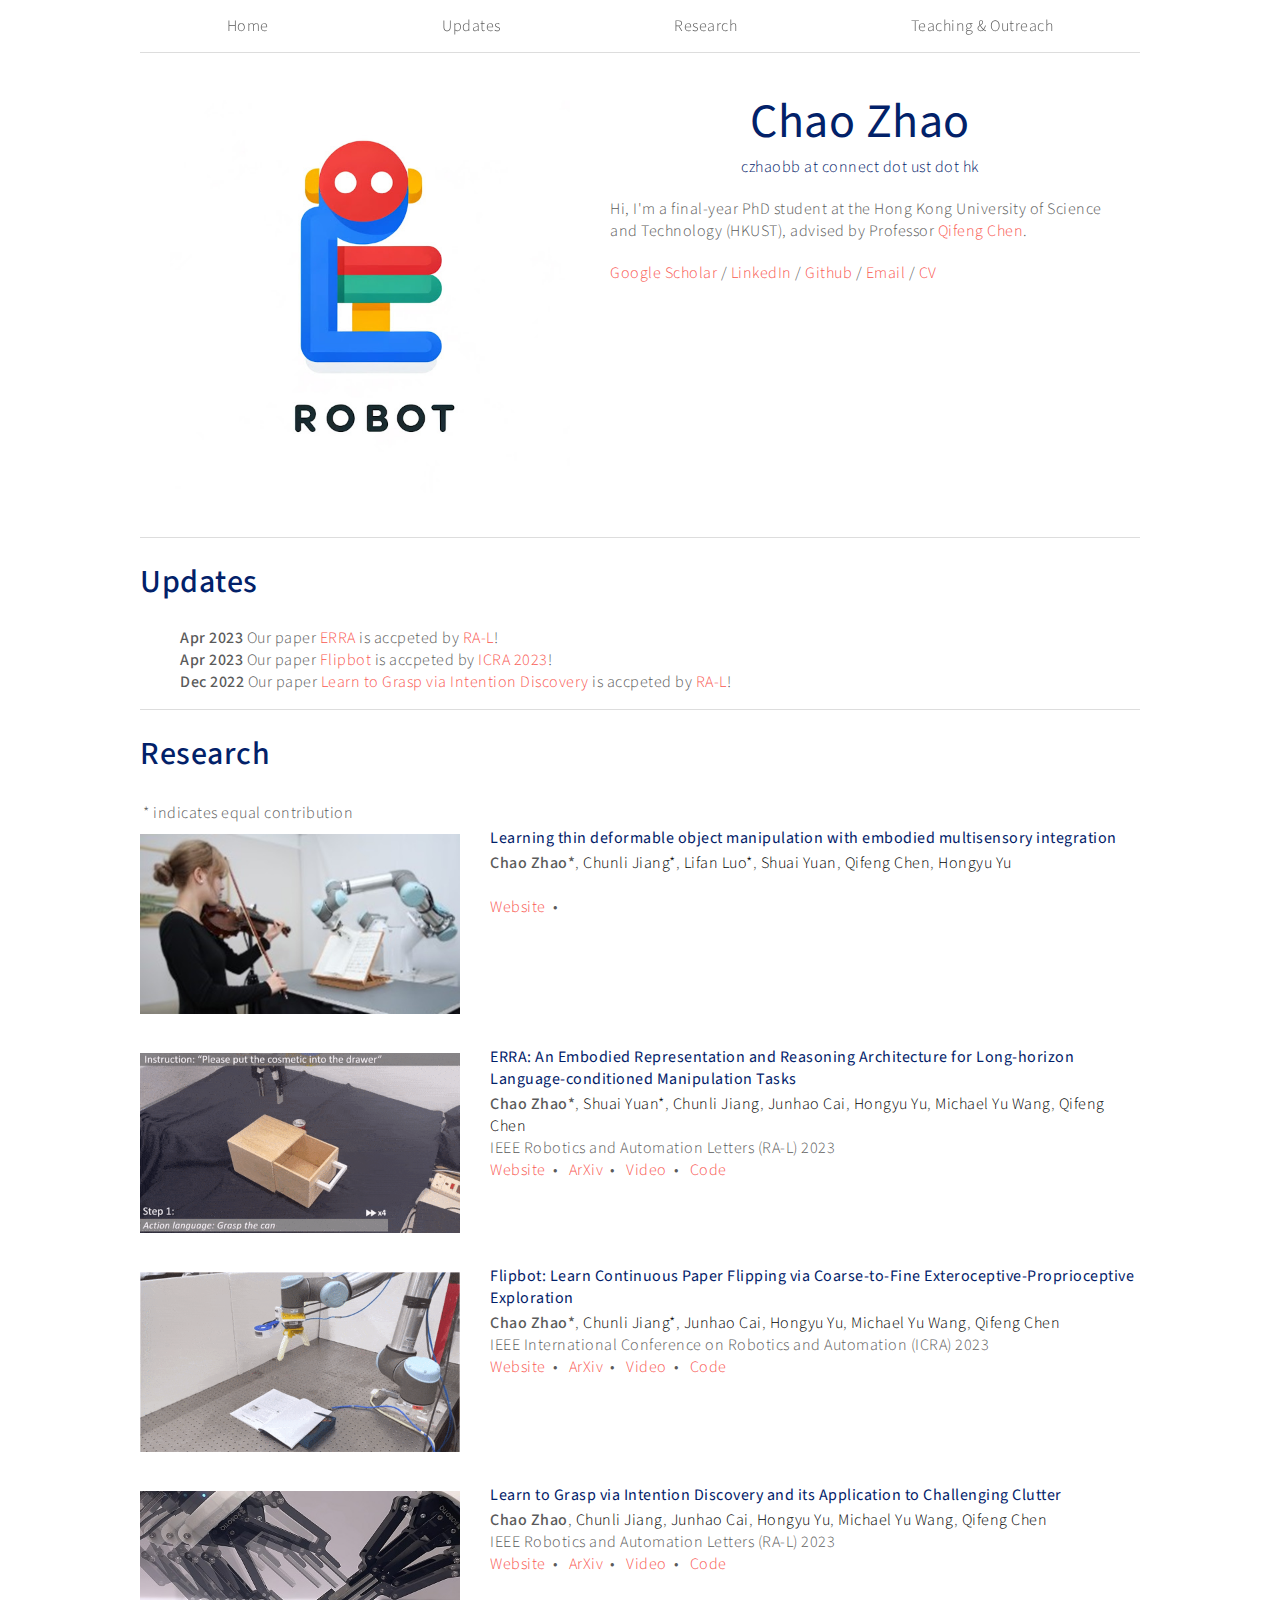
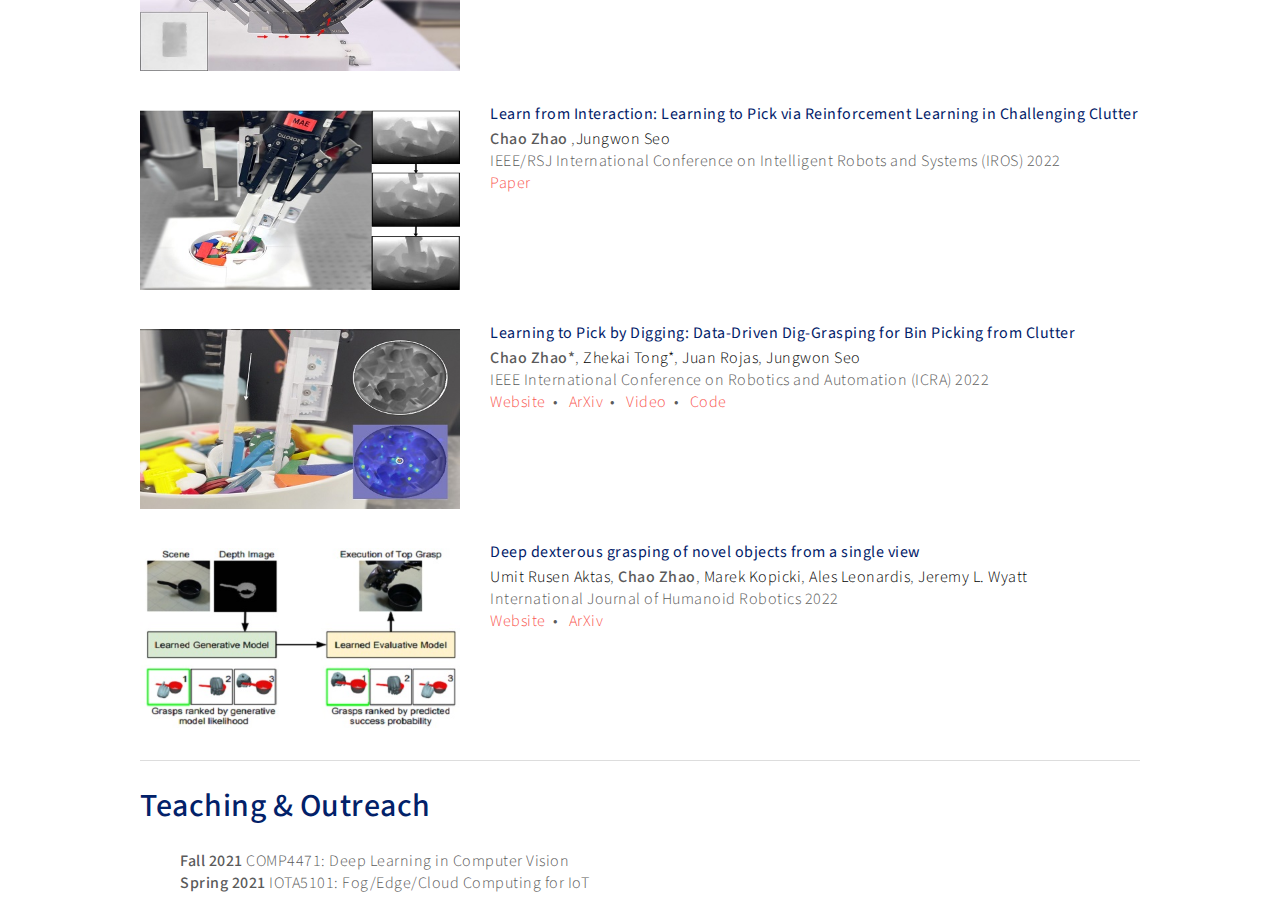
==== commit f9046a55: "Update index.html" ====
--- a/index.html
+++ b/index.html
@@ -87,7 +87,7 @@
                     <a style="color:#000;" >Qifeng Chen</a>,
                     <a style="color:#000;" >Hongyu Yu</a>
                     <!--,<a style="color:#000;" href="https://www.zhenjiaxu.com/">Zhenjia Xu</a> -->
-                    <br>Under revision, Science Robotics<br>
+                    <br><br>
                     <a href="https://robotll.github.io/LTDOM/">Website</a>&nbsp;&nbsp;&bull;&nbsp;&nbsp;
                 </p>
             </div>
